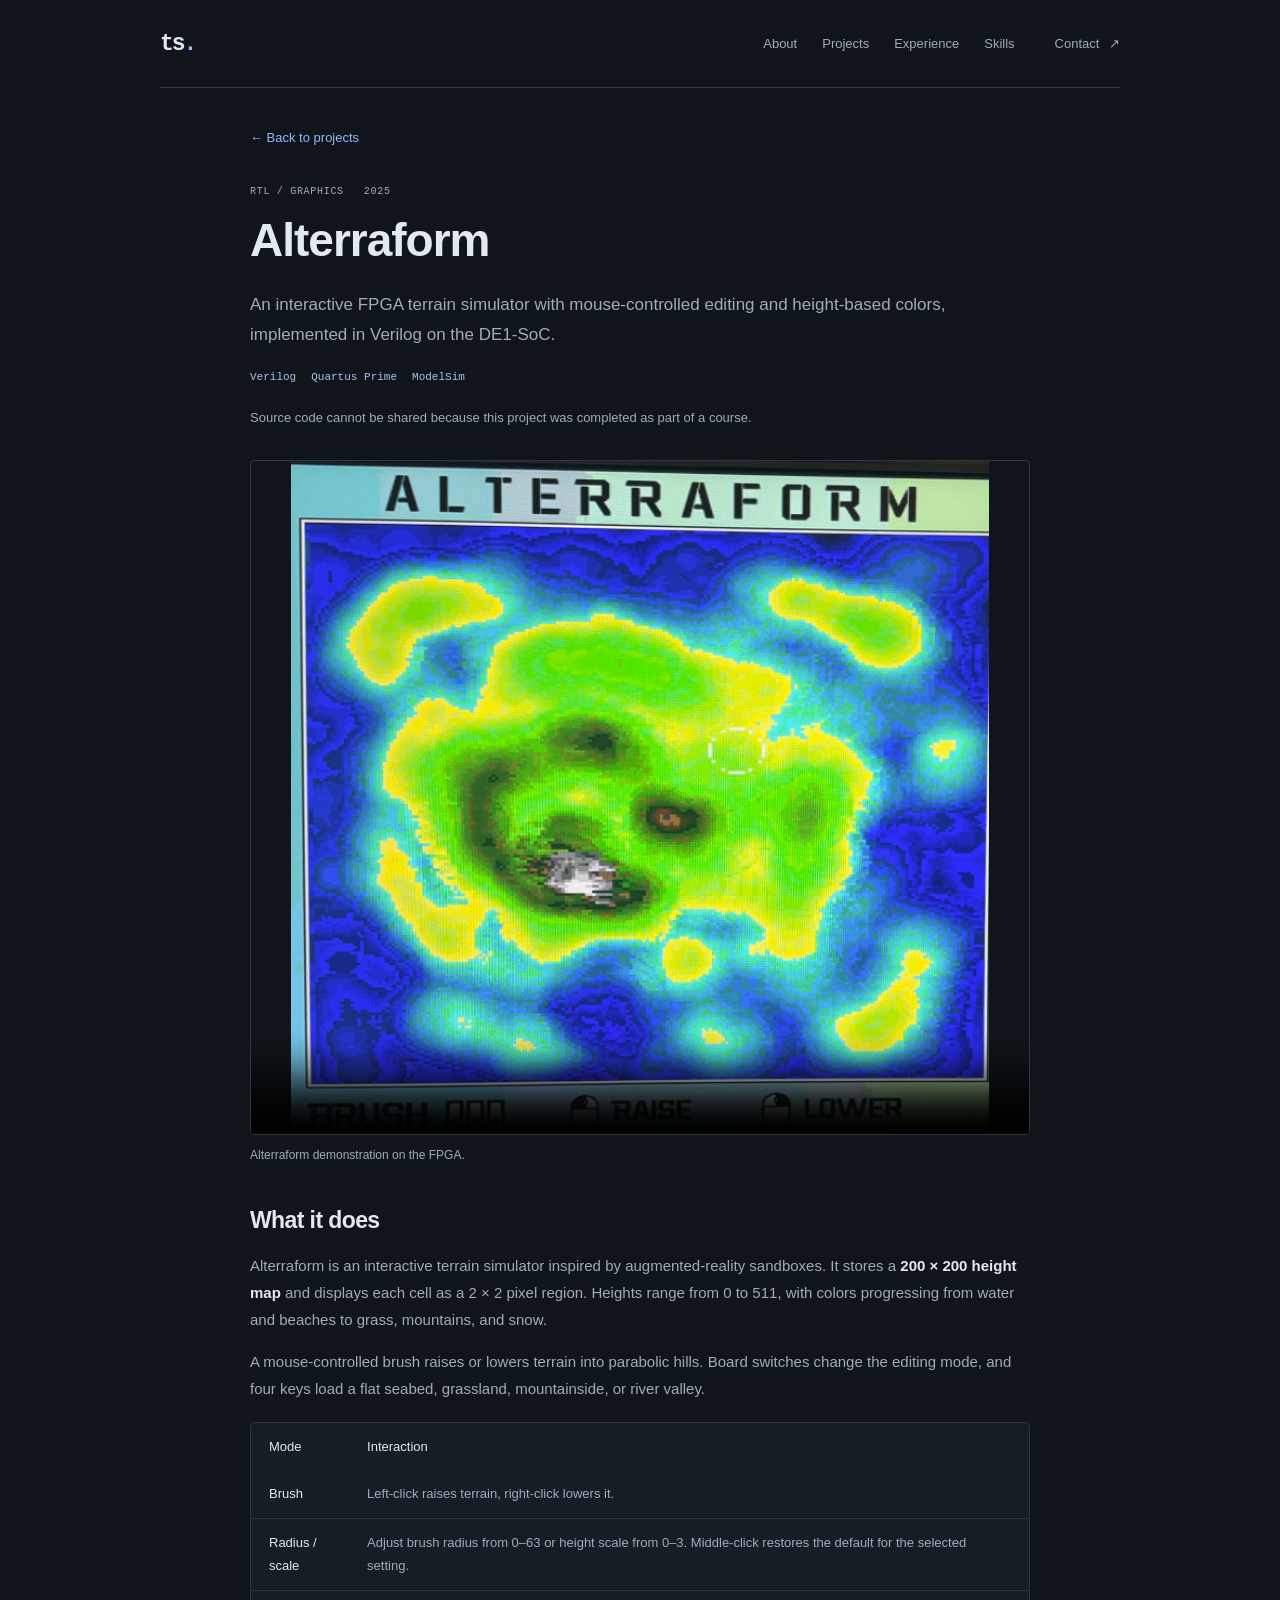
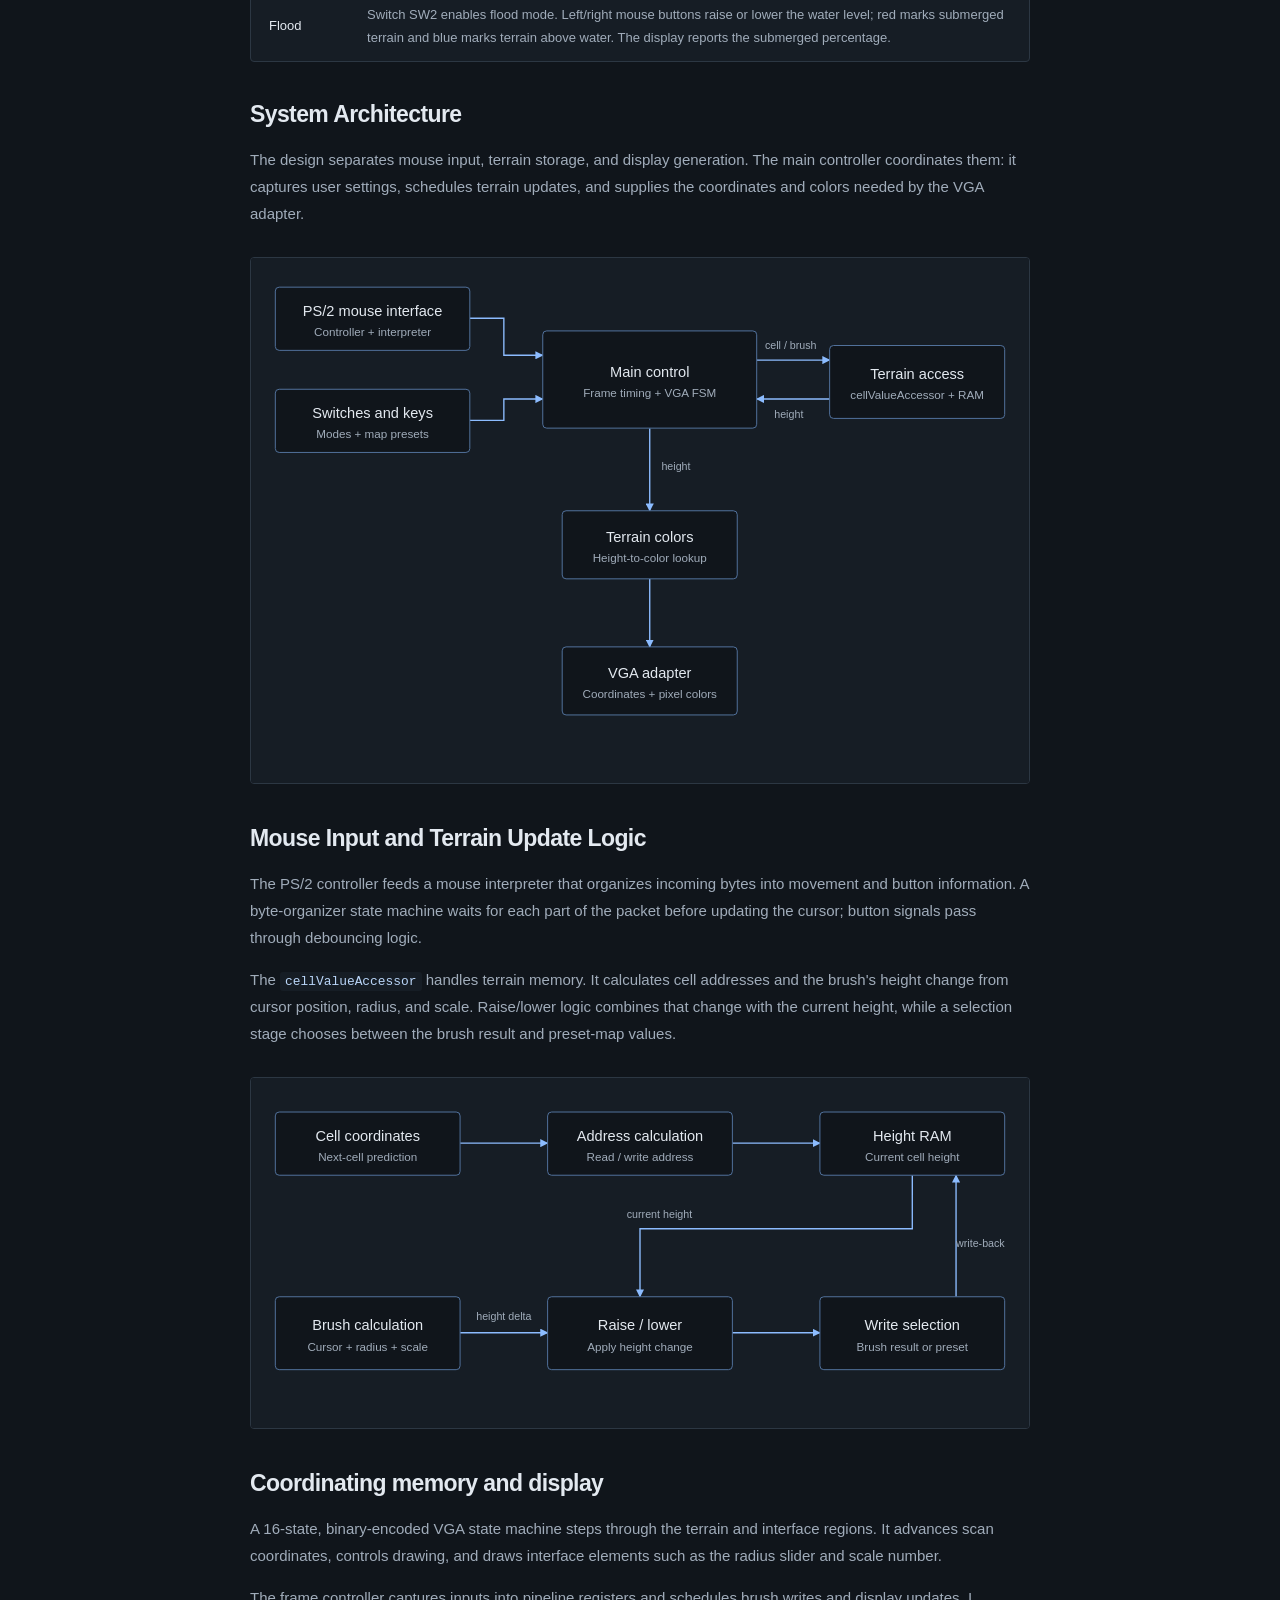
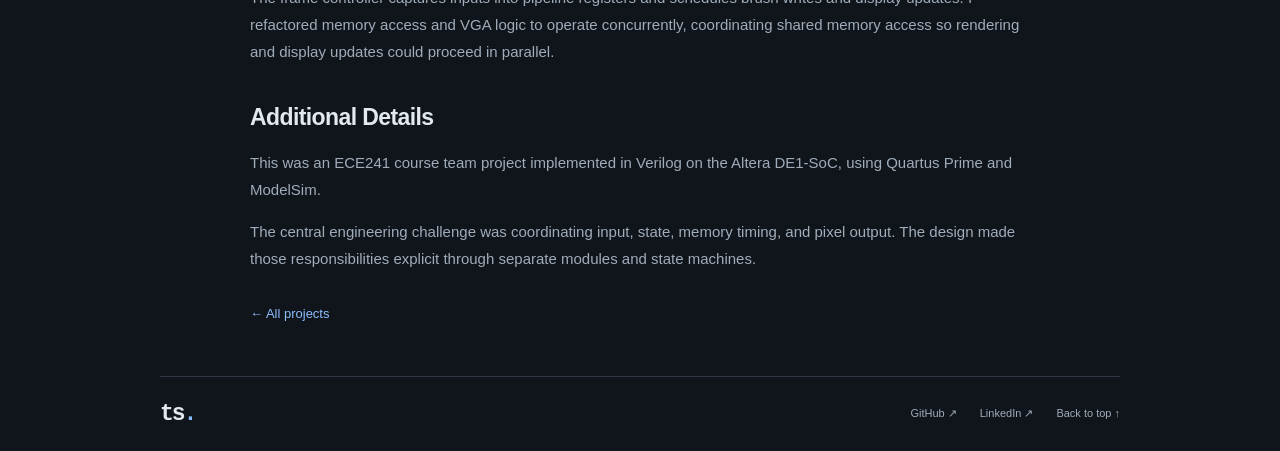
==== projects/alterraform/index.html @ beff78fa "Changes" ====
<!doctype html>
<html lang="en">
<head>
  <meta charset="utf-8">
  <meta name="viewport" content="width=device-width, initial-scale=1">
  <meta name="description" content="A 3D terrain simulation implemented in Verilog on a DE1-SoC FPGA.">
  <meta name="theme-color" content="#10151b">
  <title>Alterraform | Taha Syed</title>
  <link rel="icon" href="../../favicon.svg" type="image/svg+xml">
  <link rel="stylesheet" href="../../styles.css">
  <script src="../../script.js" defer></script>
</head>
<body>
  <a class="skip-link" href="#main">Skip to content</a>
  <header class="site-header">
    <a class="wordmark" href="../../" aria-label="Taha Syed home">ts<span>.</span></a>
    <button class="menu-toggle" aria-expanded="false" aria-controls="navigation">Menu <span>+</span></button>
    <nav id="navigation" aria-label="Main navigation">
      <a href="../../#about">About</a><a href="../../#projects">Projects</a><a href="../../#experience">Experience</a><a href="../../#skills">Skills</a>
    </nav>
    <a class="header-contact" href="../../#contact">Contact <span>↗</span></a>
  </header>
  <main id="main" class="project-page">
    <a class="back-link" href="../../#projects">&larr; Back to projects</a>
    <article>
      <header class="project-detail-header">
        <div class="project-meta">RTL / GRAPHICS <span>2025</span></div>
        <h1>Alterraform</h1>
        <p class="project-intro">An interactive FPGA terrain simulator with mouse-controlled editing and height-based colors, implemented in Verilog on the DE1-SoC.</p>
        <div class="tags"><span>Verilog</span><span>Quartus Prime</span><span>ModelSim</span></div>
      </header>
      <p class="source-note">Source code cannot be shared because this project was completed as part of a course.</p>
      <figure class="project-figure">
        <video controls playsinline preload="metadata" poster="../../images/alterraform.png" aria-label="Alterraform demonstration">
          <source src="../../videos/alterraform_video.mp4" type="video/mp4">
          Your browser does not support embedded video. <a href="../../videos/alterraform_video.mp4">Download the demonstration video</a>.
        </video>
        <figcaption>Alterraform demonstration on the FPGA.</figcaption>
      </figure>
      <div class="project-writeup">
        <h2>What it does</h2>
        <p>Alterraform is an interactive terrain simulator inspired by augmented-reality sandboxes. It stores a <strong>200 &times; 200 height map</strong> and displays each cell as a 2 &times; 2 pixel region. Heights range from 0 to 511, with colors progressing from water and beaches to grass, mountains, and snow.</p>
        <p>A mouse-controlled brush raises or lowers terrain into parabolic hills. Board switches change the editing mode, and four keys load a flat seabed, grassland, mountainside, or river valley.</p>
        <div class="table-block" tabindex="0" role="region" aria-label="Interaction modes"><table><thead><tr><th scope="col">Mode</th><th scope="col">Interaction</th></tr></thead><tbody>
          <tr><th scope="row">Brush</th><td>Left-click raises terrain, right-click lowers it.</td></tr>
          <tr><th scope="row">Radius / scale</th><td>Adjust brush radius from 0&ndash;63 or height scale from 0&ndash;3. Middle-click restores the default for the selected setting.</td></tr>
          <tr><th scope="row">Flood</th><td>Switch SW2 enables flood mode. Left/right mouse buttons raise or lower the water level; red marks submerged terrain and blue marks terrain above water. The display reports the submerged percentage.</td></tr>
        </tbody></table></div>
        <h2>System Architecture</h2>
        <p>The design separates mouse input, terrain storage, and display generation. The main controller coordinates them: it captures user settings, schedules terrain updates, and supplies the coordinates and colors needed by the VGA adapter.</p>
      </div>
      <figure class="project-figure system-diagram">
        <img src="../../images/alterraform-system.svg" alt="System diagram: mouse and board inputs feed main control and terrain memory; terrain colors and the VGA adapter are aligned below main control" width="800" height="540" loading="lazy">
        <figcaption></figcaption>
      </figure>
      <div class="project-writeup">
        <h2>Mouse Input and Terrain Update Logic</h2>
        <p>The PS/2 controller feeds a mouse interpreter that organizes incoming bytes into movement and button information. A byte-organizer state machine waits for each part of the packet before updating the cursor; button signals pass through debouncing logic.</p>
        <p>The <code>cellValueAccessor</code> handles terrain memory. It calculates cell addresses and the brush's height change from cursor position, radius, and scale. Raise/lower logic combines that change with the current height, while a selection stage chooses between the brush result and preset-map values.</p>
      </div>
      <figure class="project-figure system-diagram">
        <img src="../../images/alterraform-memory.svg" alt="Terrain memory diagram showing cell address calculation, height RAM, brush height calculation, raise/lower logic, and selection for write-back" width="800" height="360" loading="lazy">
        <figcaption></figcaption>
      </figure>
      <div class="project-writeup">
        <h2>Coordinating memory and display</h2>
        <p>A 16-state, binary-encoded VGA state machine steps through the terrain and interface regions. It advances scan coordinates, controls drawing, and draws interface elements such as the radius slider and scale number.</p>
        <p>The frame controller captures inputs into pipeline registers and schedules brush writes and display updates. I refactored memory access and VGA logic to operate concurrently, coordinating shared memory access so rendering and display updates could proceed in parallel.</p>
        <h2>Additional Details</h2>
        <p>This was an ECE241 course team project implemented in Verilog on the Altera DE1-SoC, using Quartus Prime and ModelSim.</p>
        <p>The central engineering challenge was coordinating input, state, memory timing, and pixel output. The design made those responsibilities explicit through separate modules and state machines.</p>
      </div>
    </article>
    <a class="back-link bottom-back-link" href="../../#projects">&larr; All projects</a>
  </main>
  <footer><a class="wordmark" href="../../">ts<span>.</span></a><div><a href="https://github.com/taha412">GitHub ↗</a><a href="https://www.linkedin.com/in/t-syed/">LinkedIn ↗</a><a href="#">Back to top ↑</a></div></footer>
</body>
</html>
---- styles.css ----
﻿/* Palette and typography */
:root {
  --bg: #10151b;
  --surface: #161d25;
  --ink: #e3e9f0;
  --muted: #a0acba;
  --accent: #8cbcff;
  --line: #2c3743;
  --mono: 'Cascadia Code', 'SFMono-Regular', Consolas, monospace;
  --sans: 'Helvetica Neue', Helvetica, Arial, sans-serif;
}
* { box-sizing: border-box; }
html { scroll-behavior: smooth; scroll-padding-top: 32px; }
body { margin: 0; background: var(--bg); color: var(--ink); font: 15px/1.8 var(--sans); }
a { color: inherit; text-decoration: none; }
a:hover { color: var(--accent); }
a:focus-visible, button:focus-visible, summary:focus-visible { outline: 2px solid var(--accent); outline-offset: 5px; }
::selection { background: #325078; color: white; }
h1, h2, h3, p { margin: 0; }
h1, h2, h3 { line-height: 1.25; }
h2 { font-size: 25px; font-weight: 600; letter-spacing: -.6px; }
h3 { font-size: 19px; font-weight: 600; letter-spacing: -.3px; }
button { font: inherit; }
.site-header, main, footer { width: min(960px, calc(100% - 64px)); margin-inline: auto; }
.site-header { min-height: 88px; display: flex; align-items: center; gap: 40px; border-bottom: 1px solid var(--line); }
.wordmark { font: 600 23px var(--mono); letter-spacing: -2px; }
.wordmark span { color: var(--accent); }
nav { display: flex; gap: 25px; margin-left: auto; }
nav a, .header-contact { font-size: 13px; color: var(--muted); }
nav a.active { color: var(--accent); }
.header-contact span { margin-left: 6px; }
.menu-toggle { display: none; }

/* A quiet trace pattern keeps the electronics reference in the background. */
.hero { padding: 83px 0 0; position: relative; }
.hero::before { content: ''; position: absolute; top: 12px; right: -12px; width: 38%; height: 220px; background-image: linear-gradient(#8cbcff09 1px, transparent 1px), linear-gradient(90deg, #8cbcff09 1px, transparent 1px); background-size: 24px 24px; mask-image: linear-gradient(to right, transparent, black); pointer-events: none; }
.hero-circuit { position: absolute; top: 12px; right: -12px; width: 38%; height: 220px; pointer-events: none; mask-image: linear-gradient(to right, transparent, black 65%); }
.circuit-traces { stroke: var(--accent); stroke-width: 1; opacity: .2; }
.circuit-nodes { stroke: var(--accent); fill: var(--bg); stroke-width: 1; opacity: .3; }
.circuit-signals use { stroke: var(--accent); stroke-width: 1.2; stroke-linecap: round; stroke-dasharray: 5 115; animation: circuit-flow 7s linear infinite; opacity: .6; }
.circuit-signals use:nth-child(2) { animation-duration: 9s; animation-delay: -3s; }
.circuit-signals use:nth-child(3) { animation-duration: 8s; animation-delay: -5s; }
@keyframes circuit-flow { from { stroke-dashoffset: 10; } to { stroke-dashoffset: -110; } }
.hero-identity { display: flex; align-items: center; gap: 28px; margin: 17px 0 20px; }
.hero .hero-identity h1 { margin: 0; }
.portrait { width: 144px; height: 144px; flex-shrink: 0; object-fit: cover; border-radius: 50%; border: 1px solid var(--line); }
@media (max-width: 480px) { .hero-identity { gap: 16px; } .portrait { width: 88px; height: 88px; } .hero .hero-identity h1 { font-size: clamp(32px, 9vw, 46px); } }
.hero-copy { position: relative; max-width: 675px; }
.eyebrow, .section-label, .small-label, .project-meta, .experience-date { font: 11px/1.6 var(--mono); letter-spacing: .7px; color: var(--muted); }
.hero h1 { font-size: clamp(44px, 7vw, 66px); font-weight: 600; letter-spacing: -2px; margin: 17px 0 20px; }
.hero-description { color: var(--muted); max-width: 630px; font-size: 18px; line-height: 1.8; }
.hero-actions { display: flex; align-items: center; flex-wrap: wrap; gap: 26px; margin-top: 28px; font-size: 13px; }
.button { padding: 9px 16px; border: 1px solid #53749f; border-radius: 3px; color: var(--accent); background: #1b2b3d; }
.button:hover { background: #253c56; }
.button span { margin-left: 20px; }
.text-link { color: var(--muted); }
.hero-footer { display: flex; align-items: center; gap: 25px; margin-top: 65px; padding-bottom: 20px; border-bottom: 1px solid var(--line); color: var(--muted); font: 10px var(--mono); letter-spacing: .5px; }
.hero-footer a { margin-left: auto; font-size: 21px; color: var(--accent); }

/* Content follows one readable column with a narrow label rail. */
.section { padding: 48px 0; border-bottom: 1px solid var(--line); display: grid; grid-template-columns: 145px minmax(0, 1fr); column-gap: 35px; }
.section-label { grid-column: 1; grid-row: 1 / span 10; padding-top: 7px; color: var(--accent); position: relative; }
.section-label::before { content: ''; width: 5px; height: 5px; display: inline-block; border: 1px solid var(--accent); margin: 0 9px 2px 0; }
.section > :not(.section-label) { grid-column: 2; }
.about-grid { display: block; }
.about-copy { margin-top: 20px; }
.about-copy > p { color: var(--muted); margin-bottom: 16px; }
.education { border-left: 2px solid #53749f; padding: 22px 24px; margin-top: 30px; background: var(--surface); }
.education h3 { font-size: 21px; margin: 9px 0; }
.education p { color: var(--muted); font-size: 14px; }
.education .education-gpa { margin-top: 15px; font: 12px var(--mono); }
.education-gpa strong { color: var(--ink); font-weight: 500; margin-left: 10px; }
.section-heading { margin-bottom: 25px; }
.section-heading p { color: var(--muted); font-size: 13px; margin-top: 9px; }
.project-grid { display: grid; gap: 16px; margin-top: 16px; }
.project { background: var(--surface); border: 1px solid var(--line); border-radius: 4px; }
.project-body { padding: 24px; }
.project-meta { display: flex; justify-content: space-between; font-size: 10px; margin-bottom: 12px; }
.project h3 { margin-bottom: 13px; }
.project-body > p { color: var(--muted); font-size: 14px; }
/* Project previews and standalone detail pages share the existing palette. */
.project-cards { margin-top: 0; }
.project-card { overflow: hidden; }
.project-card-link { display: grid; grid-template-columns: 190px minmax(0, 1fr); height: 100%; }
.project-card-link:hover { color: var(--ink); background: #1a232e; }
.project-card-link:focus-visible { outline-offset: -3px; }
.project-card-link:hover h3 { color: var(--accent); }
.project-card .project-link { margin-top: 14px; }
.project-image-placeholder { min-height: 180px; display: grid; place-items: center; background-color: #121a23; background-image: linear-gradient(#8cbcff08 1px, transparent 1px), linear-gradient(90deg, #8cbcff08 1px, transparent 1px); background-size: 24px 24px; color: var(--muted); font: 10px var(--mono); }
.project-thumbnail { display: block; width: 100%; height: 100%; min-height: 180px; object-fit: cover; }
.project-thumbnail-diagram { object-fit: contain; background: #121a23; }
.project-page { max-width: 780px; padding-block: 35px 50px; }
.back-link { display: inline-block; color: var(--accent); font-size: 13px; }
.project-detail-header { margin-top: 34px; }
.project-detail-header h1 { font-size: clamp(32px, 5vw, 46px); letter-spacing: -1px; margin-bottom: 20px; }
.project-intro { color: var(--muted); font-size: 17px; }
.source-note { color: var(--muted); font-size: 13px; margin-top: 20px; }
.project-detail-header .project-meta { justify-content: flex-start; gap: 20px; }
.project-figure { margin: 30px 0; }
.project-figure img { display: block; width: 100%; height: auto; border: 1px solid var(--line); border-radius: 4px; }
.project-figure video { display: block; width: 100%; height: auto; max-height: 75vh; background: var(--bg); border: 1px solid var(--line); border-radius: 4px; }
.detail-placeholder { aspect-ratio: 16 / 9; border: 1px solid var(--line); border-radius: 4px; }
.project-figure figcaption { color: var(--muted); font-size: 12px; margin-top: 10px; }
.project-detail-section { margin-block: 30px; }
.project-detail-section h2 { font-size: 21px; margin-bottom: 12px; }
.project-detail-section p { color: var(--muted); margin-bottom: 15px; }
.bottom-back-link { margin-top: 15px; }
.project-writeup { margin-top: 40px; min-width: 0; }
.project-writeup h2 { margin: 38px 0 17px; font-size: 23px; }
.project-writeup h3 { margin: 25px 0 14px; font-size: 18px; }
.project-writeup p { margin: 15px 0; color: var(--muted); }
.project-writeup strong { color: var(--ink); }
.project-writeup ul { margin-bottom: 22px; font-size: 14px; }
.project-writeup code { font-family: var(--mono); font-size: .86em; }
.project-writeup :not(pre) > code { color: #b9d5f8; background: var(--surface); padding: 2px 5px; border-radius: 3px; }
.code-block, .table-block { margin: 20px 0; background: var(--surface); border: 1px solid var(--line); border-radius: 4px; overflow-x: auto; }
.code-block { padding: 20px 22px; color: #c6daf3; line-height: 1.8; white-space: pre; tab-size: 4; }
.code-block code { font-size: 12px; }
.code-block:focus-visible, .table-block:focus-visible { outline: 2px solid var(--accent); outline-offset: 3px; }
.table-block table { width: 100%; border-collapse: collapse; font-size: 13px; }
.table-block th, .table-block td { text-align: left; padding: 12px 18px; border-bottom: 1px solid var(--line); }
.table-block th { color: var(--ink); font-weight: 500; }
.table-block td { color: var(--muted); }
.table-block tr:last-child > * { border-bottom: 0; }
@media (max-width: 600px) {
  .project-card-link { grid-template-columns: 1fr; }
  .project-thumbnail { height: auto; aspect-ratio: 16 / 9; }
  .project-image-placeholder { min-height: 150px; }
}
ul { color: var(--muted); font-size: 13px; padding-left: 18px; margin: 16px 0 0; }
li { margin-bottom: 6px; padding-left: 3px; }
li::marker { color: #688bb7; }
.tags { display: flex; flex-wrap: wrap; gap: 7px 15px; margin-top: 18px; }
.tags span { color: #a9c5e8; font: 11px/1.6 var(--mono); }
.project-link { display: inline-flex; gap: 16px; color: var(--accent); font-size: 12px; margin-top: 20px; }
.project-link:hover { text-decoration: underline; }
details { margin-top: 17px; }
summary { display: flex; justify-content: space-between; cursor: pointer; color: var(--accent); font-size: 12px; list-style: none; }
summary::-webkit-details-marker { display: none; }
details[open] summary span { transform: rotate(45deg); }
.experience-row { padding: 24px 0; border-top: 1px solid var(--line); }
.experience-row:last-child { padding-bottom: 0; }
.experience-date { font-size: 10px; margin-bottom: 12px; display: flex; flex-wrap: wrap; gap: 8px 20px; }
.experience-date span { color: var(--muted); font-size: 9px; }
.organization { color: var(--accent); font-size: 13px; margin-top: 8px; }
.experience-icon, .skill-symbol { display: none; }
.skills-grid { display: grid; grid-template-columns: repeat(2, minmax(0, 1fr)); gap: 25px; }
.skills-grid article { border-top: 1px solid var(--line); padding-top: 17px; }
.skills-grid h3 { font-size: 14px; margin-bottom: 10px; }
.skills-grid p { color: var(--muted); font-size: 12px; line-height: 2; }
.contact { padding: 48px 0 55px 180px; }
.contact h2 { margin-bottom: 18px; }
.contact > a { color: var(--accent); font-size: 15px; overflow-wrap: anywhere; }
.contact > a span { margin-left: 10px; }
.contact > p { color: var(--muted); font-size: 12px; margin-top: 12px; }
footer { display: flex; align-items: center; gap: 22px; padding-block: 24px; border-top: 1px solid var(--line); }
footer p { color: var(--muted); font-size: 11px; }
footer > div { display: flex; gap: 23px; margin-left: auto; font-size: 11px; color: var(--muted); }
.skip-link { position: fixed; top: -100px; left: 20px; padding: 10px; background: var(--ink); color: var(--bg); z-index: 10; }
.skip-link:focus { top: 10px; }
@media (max-width: 760px) {
  .site-header, main, footer { width: calc(100% - 40px); }
  .site-header { gap: 22px; min-height: 75px; }
  nav { gap: 15px; }
  .header-contact { display: none; }
  .hero { padding-top: 55px; }
  .hero-description { font-size: 16px; }
  .hero-footer { margin-top: 42px; }
  .hero-footer span:nth-child(2) { display: none; }
  .section { grid-template-columns: 1fr; padding-block: 35px; }
  .section-label { grid-row: auto; margin-bottom: 17px; }
  .section > :not(.section-label) { grid-column: 1; }
  .contact { padding: 35px 0; }
}
@media (max-width: 480px) {
  .site-header { position: relative; }
  .menu-toggle { display: block; margin-left: auto; color: var(--ink); border: 0; background: none; padding: 10px 0 10px 12px; font: 12px var(--mono); }
  .menu-toggle span { margin-left: 10px; }
  nav { display: none; position: absolute; top: 74px; left: 0; right: 0; z-index: 5; background: var(--surface); padding: 18px; border: 1px solid var(--line); flex-wrap: wrap; justify-content: space-between; }
  nav.is-open { display: flex; }
  .eyebrow { font-size: 9px; letter-spacing: .2px; }
  .hero::before, .hero-circuit { display: none; }
  .hero h1 { font-size: 46px; }
  .project-body { padding: 20px; }
  .skills-grid { grid-template-columns: 1fr; gap: 20px; }
  footer { flex-wrap: wrap; gap: 17px; }
  footer > div { width: 100%; margin: 0; justify-content: space-between; }
}
@media (prefers-reduced-motion: reduce) {
  html { scroll-behavior: auto; }
  .circuit-signals use { animation: none; opacity: 0; }
}
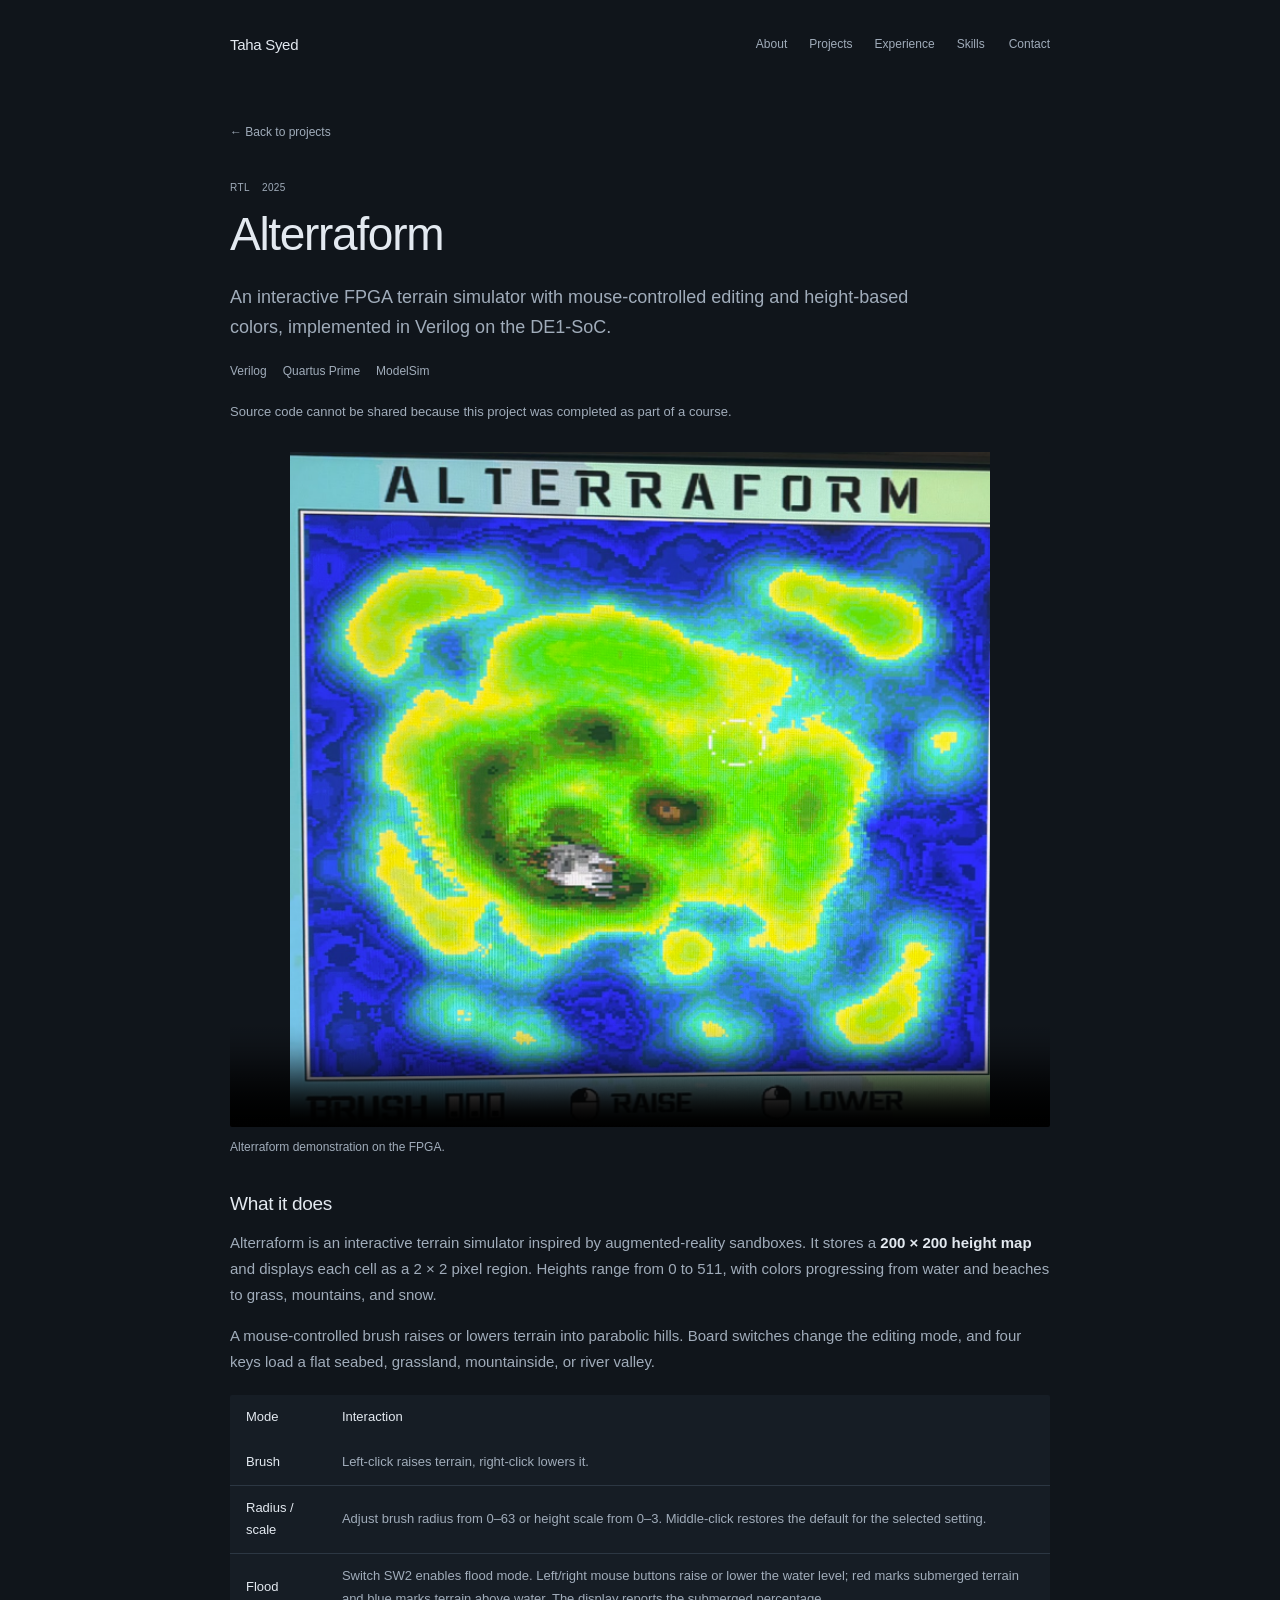
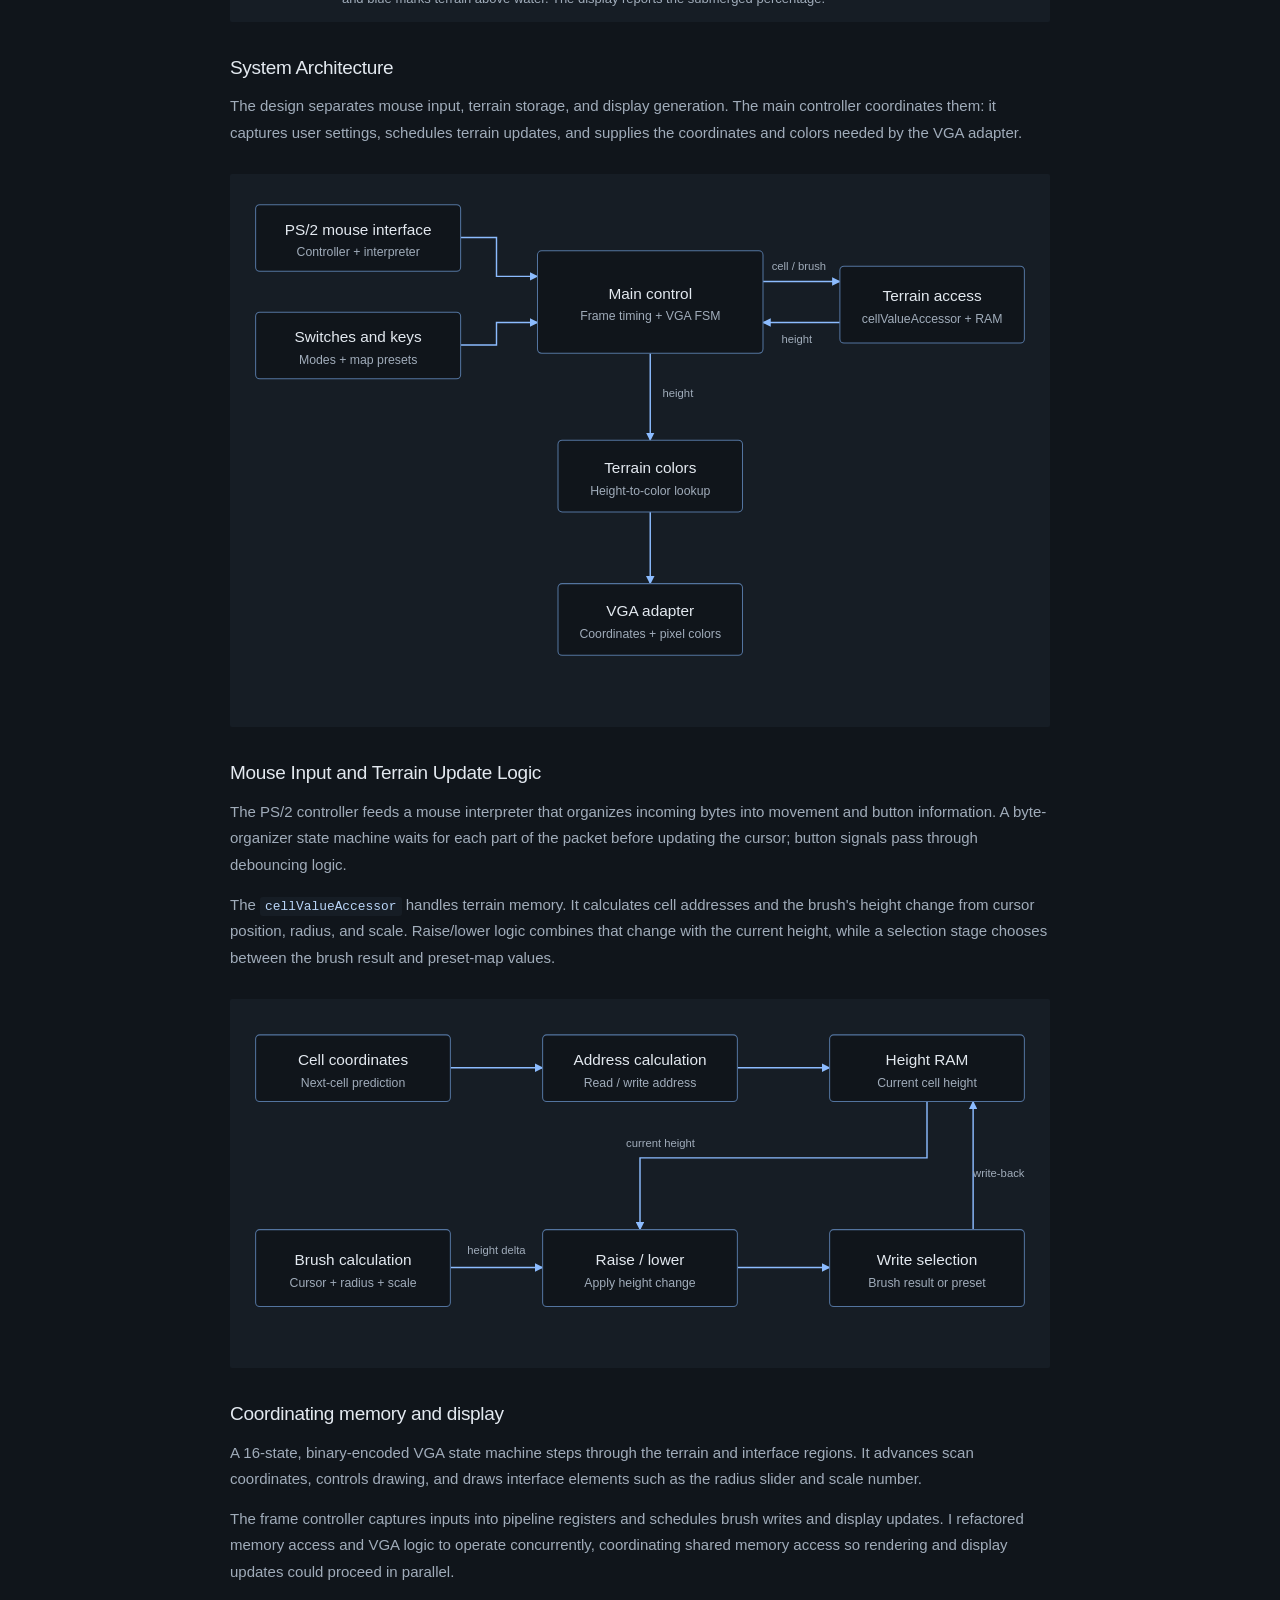
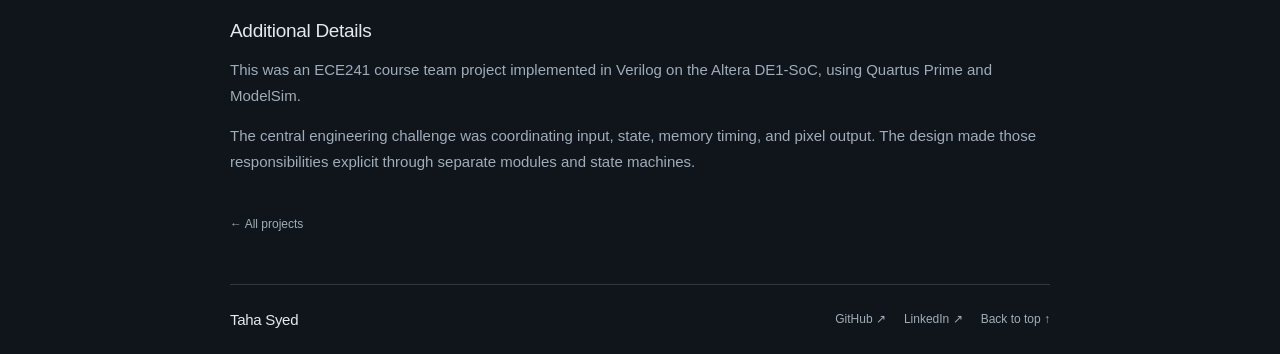
==== commit 5a94086d: "Style Changes" ====
--- a/projects/alterraform/index.html
+++ b/projects/alterraform/index.html
@@ -10,21 +10,21 @@
   <link rel="stylesheet" href="../../styles.css">
   <script src="../../script.js" defer></script>
 </head>
-<body>
+<body class="home">
   <a class="skip-link" href="#main">Skip to content</a>
   <header class="site-header">
-    <a class="wordmark" href="../../" aria-label="Taha Syed home">ts<span>.</span></a>
+    <a class="wordmark" href="../../" aria-label="Taha Syed home">Taha Syed</a>
     <button class="menu-toggle" aria-expanded="false" aria-controls="navigation">Menu <span>+</span></button>
     <nav id="navigation" aria-label="Main navigation">
       <a href="../../#about">About</a><a href="../../#projects">Projects</a><a href="../../#experience">Experience</a><a href="../../#skills">Skills</a>
     </nav>
-    <a class="header-contact" href="../../#contact">Contact <span>↗</span></a>
+    <a class="header-contact" href="../../#contact">Contact</a>
   </header>
   <main id="main" class="project-page">
     <a class="back-link" href="../../#projects">&larr; Back to projects</a>
     <article>
       <header class="project-detail-header">
-        <div class="project-meta">RTL / GRAPHICS <span>2025</span></div>
+        <div class="project-meta">RTL <span>2025</span></div>
         <h1>Alterraform</h1>
         <p class="project-intro">An interactive FPGA terrain simulator with mouse-controlled editing and height-based colors, implemented in Verilog on the DE1-SoC.</p>
         <div class="tags"><span>Verilog</span><span>Quartus Prime</span><span>ModelSim</span></div>
@@ -73,6 +73,6 @@
     </article>
     <a class="back-link bottom-back-link" href="../../#projects">&larr; All projects</a>
   </main>
-  <footer><a class="wordmark" href="../../">ts<span>.</span></a><div><a href="https://github.com/taha412">GitHub ↗</a><a href="https://www.linkedin.com/in/t-syed/">LinkedIn ↗</a><a href="#">Back to top ↑</a></div></footer>
+  <footer><a class="wordmark" href="../../">Taha Syed</a><div><a href="https://github.com/taha412">GitHub ↗</a><a href="https://www.linkedin.com/in/t-syed/">LinkedIn ↗</a><a href="#">Back to top ↑</a></div></footer>
 </body>
 </html>
--- a/styles.css
+++ b/styles.css
@@ -1,4 +1,4 @@
-﻿/* Palette and typography */
+/* Shared site styles. Theme colors are defined in :root. */
 :root {
   --bg: #10151b;
   --surface: #161d25;
@@ -9,184 +9,955 @@
   --mono: 'Cascadia Code', 'SFMono-Regular', Consolas, monospace;
   --sans: 'Helvetica Neue', Helvetica, Arial, sans-serif;
 }
-* { box-sizing: border-box; }
-html { scroll-behavior: smooth; scroll-padding-top: 32px; }
-body { margin: 0; background: var(--bg); color: var(--ink); font: 15px/1.8 var(--sans); }
-a { color: inherit; text-decoration: none; }
-a:hover { color: var(--accent); }
-a:focus-visible, button:focus-visible, summary:focus-visible { outline: 2px solid var(--accent); outline-offset: 5px; }
-::selection { background: #325078; color: white; }
-h1, h2, h3, p { margin: 0; }
-h1, h2, h3 { line-height: 1.25; }
-h2 { font-size: 25px; font-weight: 600; letter-spacing: -.6px; }
-h3 { font-size: 19px; font-weight: 600; letter-spacing: -.3px; }
-button { font: inherit; }
-.site-header, main, footer { width: min(960px, calc(100% - 64px)); margin-inline: auto; }
-.site-header { min-height: 88px; display: flex; align-items: center; gap: 40px; border-bottom: 1px solid var(--line); }
-.wordmark { font: 600 23px var(--mono); letter-spacing: -2px; }
-.wordmark span { color: var(--accent); }
-nav { display: flex; gap: 25px; margin-left: auto; }
-nav a, .header-contact { font-size: 13px; color: var(--muted); }
-nav a.active { color: var(--accent); }
-.header-contact span { margin-left: 6px; }
-.menu-toggle { display: none; }
-
-/* A quiet trace pattern keeps the electronics reference in the background. */
-.hero { padding: 83px 0 0; position: relative; }
-.hero::before { content: ''; position: absolute; top: 12px; right: -12px; width: 38%; height: 220px; background-image: linear-gradient(#8cbcff09 1px, transparent 1px), linear-gradient(90deg, #8cbcff09 1px, transparent 1px); background-size: 24px 24px; mask-image: linear-gradient(to right, transparent, black); pointer-events: none; }
-.hero-circuit { position: absolute; top: 12px; right: -12px; width: 38%; height: 220px; pointer-events: none; mask-image: linear-gradient(to right, transparent, black 65%); }
-.circuit-traces { stroke: var(--accent); stroke-width: 1; opacity: .2; }
-.circuit-nodes { stroke: var(--accent); fill: var(--bg); stroke-width: 1; opacity: .3; }
-.circuit-signals use { stroke: var(--accent); stroke-width: 1.2; stroke-linecap: round; stroke-dasharray: 5 115; animation: circuit-flow 7s linear infinite; opacity: .6; }
-.circuit-signals use:nth-child(2) { animation-duration: 9s; animation-delay: -3s; }
-.circuit-signals use:nth-child(3) { animation-duration: 8s; animation-delay: -5s; }
-@keyframes circuit-flow { from { stroke-dashoffset: 10; } to { stroke-dashoffset: -110; } }
-.hero-identity { display: flex; align-items: center; gap: 28px; margin: 17px 0 20px; }
-.hero .hero-identity h1 { margin: 0; }
-.portrait { width: 144px; height: 144px; flex-shrink: 0; object-fit: cover; border-radius: 50%; border: 1px solid var(--line); }
-@media (max-width: 480px) { .hero-identity { gap: 16px; } .portrait { width: 88px; height: 88px; } .hero .hero-identity h1 { font-size: clamp(32px, 9vw, 46px); } }
-.hero-copy { position: relative; max-width: 675px; }
-.eyebrow, .section-label, .small-label, .project-meta, .experience-date { font: 11px/1.6 var(--mono); letter-spacing: .7px; color: var(--muted); }
-.hero h1 { font-size: clamp(44px, 7vw, 66px); font-weight: 600; letter-spacing: -2px; margin: 17px 0 20px; }
-.hero-description { color: var(--muted); max-width: 630px; font-size: 18px; line-height: 1.8; }
-.hero-actions { display: flex; align-items: center; flex-wrap: wrap; gap: 26px; margin-top: 28px; font-size: 13px; }
-.button { padding: 9px 16px; border: 1px solid #53749f; border-radius: 3px; color: var(--accent); background: #1b2b3d; }
-.button:hover { background: #253c56; }
-.button span { margin-left: 20px; }
-.text-link { color: var(--muted); }
-.hero-footer { display: flex; align-items: center; gap: 25px; margin-top: 65px; padding-bottom: 20px; border-bottom: 1px solid var(--line); color: var(--muted); font: 10px var(--mono); letter-spacing: .5px; }
-.hero-footer a { margin-left: auto; font-size: 21px; color: var(--accent); }
-
-/* Content follows one readable column with a narrow label rail. */
-.section { padding: 48px 0; border-bottom: 1px solid var(--line); display: grid; grid-template-columns: 145px minmax(0, 1fr); column-gap: 35px; }
-.section-label { grid-column: 1; grid-row: 1 / span 10; padding-top: 7px; color: var(--accent); position: relative; }
-.section-label::before { content: ''; width: 5px; height: 5px; display: inline-block; border: 1px solid var(--accent); margin: 0 9px 2px 0; }
-.section > :not(.section-label) { grid-column: 2; }
-.about-grid { display: block; }
-.about-copy { margin-top: 20px; }
-.about-copy > p { color: var(--muted); margin-bottom: 16px; }
-.education { border-left: 2px solid #53749f; padding: 22px 24px; margin-top: 30px; background: var(--surface); }
-.education h3 { font-size: 21px; margin: 9px 0; }
-.education p { color: var(--muted); font-size: 14px; }
-.education .education-gpa { margin-top: 15px; font: 12px var(--mono); }
-.education-gpa strong { color: var(--ink); font-weight: 500; margin-left: 10px; }
-.section-heading { margin-bottom: 25px; }
-.section-heading p { color: var(--muted); font-size: 13px; margin-top: 9px; }
-.project-grid { display: grid; gap: 16px; margin-top: 16px; }
-.project { background: var(--surface); border: 1px solid var(--line); border-radius: 4px; }
-.project-body { padding: 24px; }
-.project-meta { display: flex; justify-content: space-between; font-size: 10px; margin-bottom: 12px; }
-.project h3 { margin-bottom: 13px; }
-.project-body > p { color: var(--muted); font-size: 14px; }
-/* Project previews and standalone detail pages share the existing palette. */
-.project-cards { margin-top: 0; }
-.project-card { overflow: hidden; }
-.project-card-link { display: grid; grid-template-columns: 190px minmax(0, 1fr); height: 100%; }
-.project-card-link:hover { color: var(--ink); background: #1a232e; }
-.project-card-link:focus-visible { outline-offset: -3px; }
-.project-card-link:hover h3 { color: var(--accent); }
-.project-card .project-link { margin-top: 14px; }
-.project-image-placeholder { min-height: 180px; display: grid; place-items: center; background-color: #121a23; background-image: linear-gradient(#8cbcff08 1px, transparent 1px), linear-gradient(90deg, #8cbcff08 1px, transparent 1px); background-size: 24px 24px; color: var(--muted); font: 10px var(--mono); }
-.project-thumbnail { display: block; width: 100%; height: 100%; min-height: 180px; object-fit: cover; }
-.project-thumbnail-diagram { object-fit: contain; background: #121a23; }
-.project-page { max-width: 780px; padding-block: 35px 50px; }
-.back-link { display: inline-block; color: var(--accent); font-size: 13px; }
-.project-detail-header { margin-top: 34px; }
-.project-detail-header h1 { font-size: clamp(32px, 5vw, 46px); letter-spacing: -1px; margin-bottom: 20px; }
-.project-intro { color: var(--muted); font-size: 17px; }
-.source-note { color: var(--muted); font-size: 13px; margin-top: 20px; }
-.project-detail-header .project-meta { justify-content: flex-start; gap: 20px; }
-.project-figure { margin: 30px 0; }
-.project-figure img { display: block; width: 100%; height: auto; border: 1px solid var(--line); border-radius: 4px; }
-.project-figure video { display: block; width: 100%; height: auto; max-height: 75vh; background: var(--bg); border: 1px solid var(--line); border-radius: 4px; }
-.detail-placeholder { aspect-ratio: 16 / 9; border: 1px solid var(--line); border-radius: 4px; }
-.project-figure figcaption { color: var(--muted); font-size: 12px; margin-top: 10px; }
-.project-detail-section { margin-block: 30px; }
-.project-detail-section h2 { font-size: 21px; margin-bottom: 12px; }
-.project-detail-section p { color: var(--muted); margin-bottom: 15px; }
-.bottom-back-link { margin-top: 15px; }
-.project-writeup { margin-top: 40px; min-width: 0; }
-.project-writeup h2 { margin: 38px 0 17px; font-size: 23px; }
-.project-writeup h3 { margin: 25px 0 14px; font-size: 18px; }
-.project-writeup p { margin: 15px 0; color: var(--muted); }
-.project-writeup strong { color: var(--ink); }
-.project-writeup ul { margin-bottom: 22px; font-size: 14px; }
-.project-writeup code { font-family: var(--mono); font-size: .86em; }
-.project-writeup :not(pre) > code { color: #b9d5f8; background: var(--surface); padding: 2px 5px; border-radius: 3px; }
-.code-block, .table-block { margin: 20px 0; background: var(--surface); border: 1px solid var(--line); border-radius: 4px; overflow-x: auto; }
-.code-block { padding: 20px 22px; color: #c6daf3; line-height: 1.8; white-space: pre; tab-size: 4; }
-.code-block code { font-size: 12px; }
-.code-block:focus-visible, .table-block:focus-visible { outline: 2px solid var(--accent); outline-offset: 3px; }
-.table-block table { width: 100%; border-collapse: collapse; font-size: 13px; }
-.table-block th, .table-block td { text-align: left; padding: 12px 18px; border-bottom: 1px solid var(--line); }
-.table-block th { color: var(--ink); font-weight: 500; }
-.table-block td { color: var(--muted); }
-.table-block tr:last-child > * { border-bottom: 0; }
+
+* {
+  box-sizing: border-box;
+}
+
+html {
+  scroll-behavior: smooth;
+  scroll-padding-top: 32px;
+}
+
+body {
+  margin: 0;
+  background: var(--bg);
+  color: var(--ink);
+  font: 15px/1.8 var(--sans);
+}
+
+a {
+  color: inherit;
+  text-decoration: none;
+}
+
+a:focus-visible, button:focus-visible, summary:focus-visible {
+  outline: 2px solid var(--accent);
+  outline-offset: 5px;
+}
+
+h1, p {
+  margin: 0;
+}
+
+h1 {
+  line-height: 1.25;
+}
+
+button {
+  font: inherit;
+}
+
+main {
+  margin-inline: auto;
+}
+
+.wordmark span {
+  color: var(--accent);
+}
+
+nav a, .header-contact {
+  color: var(--muted);
+}
+
+.header-contact span {
+  margin-left: 6px;
+}
+
+.menu-toggle {
+  display: none;
+}
+
+.hero .hero-identity h1 {
+  margin: 0;
+}
+
+@media (max-width: 480px) {
+  .hero-identity {
+    gap: 16px;
+  }
+
+  .hero .hero-identity h1 {
+    font-size: clamp(32px, 9vw, 46px);
+  }
+}
+
+.section-heading p {
+  color: var(--muted);
+  font-size: 13px;
+  margin-top: 9px;
+}
+
+.project-cards {
+  margin-top: 0;
+}
+
+.project-card-link:focus-visible {
+  outline-offset: -3px;
+}
+
+.project-card-link:hover h3 {
+  color: var(--accent);
+}
+
+.project-detail-header .project-meta {
+  justify-content: flex-start;
+  gap: 20px;
+}
+
+.project-figure img {
+  display: block;
+  width: 100%;
+  height: auto;
+  border: 1px solid var(--line);
+  border-radius: 4px;
+}
+
+.project-figure video {
+  display: block;
+  width: 100%;
+  height: auto;
+  max-height: 75vh;
+  background: var(--bg);
+  border: 1px solid var(--line);
+  border-radius: 4px;
+}
+
+.project-detail-section {
+  margin-block: 30px;
+}
+
+.project-detail-section h2 {
+  font-size: 21px;
+  margin-bottom: 12px;
+}
+
+.project-detail-section p {
+  color: var(--muted);
+  margin-bottom: 15px;
+}
+
+.project-writeup strong {
+  color: var(--ink);
+}
+
+.project-writeup code {
+  font-family: var(--mono);
+  font-size: .86em;
+}
+
+.project-writeup :not(pre) > code {
+  color: #b9d5f8;
+  background: var(--surface);
+  padding: 2px 5px;
+  border-radius: 3px;
+}
+
+.table-block {
+  margin: 20px 0;
+  background: var(--surface);
+  border: 1px solid var(--line);
+  border-radius: 4px;
+  overflow-x: auto;
+}
+
+.code-block code {
+  font-size: 12px;
+}
+
+.code-block:focus-visible, .table-block:focus-visible {
+  outline: 2px solid var(--accent);
+  outline-offset: 3px;
+}
+
+.table-block table {
+  width: 100%;
+  border-collapse: collapse;
+  font-size: 13px;
+}
+
+.table-block th, .table-block td {
+  text-align: left;
+  padding: 12px 18px;
+  border-bottom: 1px solid var(--line);
+}
+
+.table-block th {
+  color: var(--ink);
+  font-weight: 500;
+}
+
+.table-block td {
+  color: var(--muted);
+}
+
+.table-block tr:last-child > * {
+  border-bottom: 0;
+}
+
 @media (max-width: 600px) {
-  .project-card-link { grid-template-columns: 1fr; }
-  .project-thumbnail { height: auto; aspect-ratio: 16 / 9; }
-  .project-image-placeholder { min-height: 150px; }
-}
-ul { color: var(--muted); font-size: 13px; padding-left: 18px; margin: 16px 0 0; }
-li { margin-bottom: 6px; padding-left: 3px; }
-li::marker { color: #688bb7; }
-.tags { display: flex; flex-wrap: wrap; gap: 7px 15px; margin-top: 18px; }
-.tags span { color: #a9c5e8; font: 11px/1.6 var(--mono); }
-.project-link { display: inline-flex; gap: 16px; color: var(--accent); font-size: 12px; margin-top: 20px; }
-.project-link:hover { text-decoration: underline; }
-details { margin-top: 17px; }
-summary { display: flex; justify-content: space-between; cursor: pointer; color: var(--accent); font-size: 12px; list-style: none; }
-summary::-webkit-details-marker { display: none; }
-details[open] summary span { transform: rotate(45deg); }
-.experience-row { padding: 24px 0; border-top: 1px solid var(--line); }
-.experience-row:last-child { padding-bottom: 0; }
-.experience-date { font-size: 10px; margin-bottom: 12px; display: flex; flex-wrap: wrap; gap: 8px 20px; }
-.experience-date span { color: var(--muted); font-size: 9px; }
-.organization { color: var(--accent); font-size: 13px; margin-top: 8px; }
-.experience-icon, .skill-symbol { display: none; }
-.skills-grid { display: grid; grid-template-columns: repeat(2, minmax(0, 1fr)); gap: 25px; }
-.skills-grid article { border-top: 1px solid var(--line); padding-top: 17px; }
-.skills-grid h3 { font-size: 14px; margin-bottom: 10px; }
-.skills-grid p { color: var(--muted); font-size: 12px; line-height: 2; }
-.contact { padding: 48px 0 55px 180px; }
-.contact h2 { margin-bottom: 18px; }
-.contact > a { color: var(--accent); font-size: 15px; overflow-wrap: anywhere; }
-.contact > a span { margin-left: 10px; }
-.contact > p { color: var(--muted); font-size: 12px; margin-top: 12px; }
-footer { display: flex; align-items: center; gap: 22px; padding-block: 24px; border-top: 1px solid var(--line); }
-footer p { color: var(--muted); font-size: 11px; }
-footer > div { display: flex; gap: 23px; margin-left: auto; font-size: 11px; color: var(--muted); }
-.skip-link { position: fixed; top: -100px; left: 20px; padding: 10px; background: var(--ink); color: var(--bg); z-index: 10; }
-.skip-link:focus { top: 10px; }
+  .project-card-link {
+    grid-template-columns: 1fr;
+  }
+
+  .project-thumbnail {
+    height: auto;
+    aspect-ratio: 16 / 9;
+  }
+}
+
+ul {
+  color: var(--muted);
+  font-size: 13px;
+  padding-left: 18px;
+  margin: 16px 0 0;
+}
+
+li {
+  margin-bottom: 6px;
+  padding-left: 3px;
+}
+
+li::marker {
+  color: #688bb7;
+}
+
+.project-link {
+  display: inline-flex;
+  gap: 16px;
+  color: var(--accent);
+  font-size: 12px;
+  margin-top: 20px;
+}
+
+.project-link:hover {
+  text-decoration: underline;
+}
+
+details {
+  margin-top: 17px;
+}
+
+summary {
+  display: flex;
+  justify-content: space-between;
+  cursor: pointer;
+  color: var(--accent);
+  font-size: 12px;
+  list-style: none;
+}
+
+summary::-webkit-details-marker {
+  display: none;
+}
+
+details[open] summary span {
+  transform: rotate(45deg);
+}
+
+.experience-row:last-child {
+  padding-bottom: 0;
+}
+
+.experience-icon {
+  display: none;
+}
+
+.contact > a span {
+  margin-left: 10px;
+}
+
+.contact > p {
+  color: var(--muted);
+  font-size: 12px;
+  margin-top: 12px;
+}
+
+footer p {
+  color: var(--muted);
+  font-size: 11px;
+}
+
+.skip-link {
+  position: fixed;
+  top: -100px;
+  left: 20px;
+  padding: 10px;
+  background: var(--ink);
+  color: var(--bg);
+  z-index: 10;
+}
+
+.skip-link:focus {
+  top: 10px;
+}
+
 @media (max-width: 760px) {
-  .site-header, main, footer { width: calc(100% - 40px); }
-  .site-header { gap: 22px; min-height: 75px; }
-  nav { gap: 15px; }
-  .header-contact { display: none; }
-  .hero { padding-top: 55px; }
-  .hero-description { font-size: 16px; }
-  .hero-footer { margin-top: 42px; }
-  .hero-footer span:nth-child(2) { display: none; }
-  .section { grid-template-columns: 1fr; padding-block: 35px; }
-  .section-label { grid-row: auto; margin-bottom: 17px; }
-  .section > :not(.section-label) { grid-column: 1; }
-  .contact { padding: 35px 0; }
-}
+  .site-header, main, footer {
+    width: calc(100% - 40px);
+  }
+
+  .site-header {
+    gap: 22px;
+    min-height: 75px;
+  }
+
+  nav {
+    gap: 15px;
+  }
+
+  .header-contact {
+    display: none;
+  }
+
+  .hero {
+    padding-top: 55px;
+  }
+
+  .hero-description {
+    font-size: 16px;
+  }
+
+  .section {
+    grid-template-columns: 1fr;
+    padding-block: 35px;
+  }
+
+  .contact {
+    padding: 35px 0;
+  }
+}
+
 @media (max-width: 480px) {
-  .site-header { position: relative; }
-  .menu-toggle { display: block; margin-left: auto; color: var(--ink); border: 0; background: none; padding: 10px 0 10px 12px; font: 12px var(--mono); }
-  .menu-toggle span { margin-left: 10px; }
-  nav { display: none; position: absolute; top: 74px; left: 0; right: 0; z-index: 5; background: var(--surface); padding: 18px; border: 1px solid var(--line); flex-wrap: wrap; justify-content: space-between; }
-  nav.is-open { display: flex; }
-  .eyebrow { font-size: 9px; letter-spacing: .2px; }
-  .hero::before, .hero-circuit { display: none; }
-  .hero h1 { font-size: 46px; }
-  .project-body { padding: 20px; }
-  .skills-grid { grid-template-columns: 1fr; gap: 20px; }
-  footer { flex-wrap: wrap; gap: 17px; }
-  footer > div { width: 100%; margin: 0; justify-content: space-between; }
-}
+  .site-header {
+    position: relative;
+  }
+
+  .menu-toggle {
+    display: block;
+    margin-left: auto;
+    color: var(--ink);
+    border: 0;
+    background: none;
+    padding: 10px 0 10px 12px;
+    font: 12px var(--mono);
+  }
+
+  .menu-toggle span {
+    margin-left: 10px;
+  }
+
+  nav {
+    display: none;
+    position: absolute;
+    top: 74px;
+    left: 0;
+    right: 0;
+    z-index: 5;
+    background: var(--surface);
+    padding: 18px;
+    border: 1px solid var(--line);
+    flex-wrap: wrap;
+    justify-content: space-between;
+  }
+
+  nav.is-open {
+    display: flex;
+  }
+
+  .eyebrow {
+    font-size: 9px;
+    letter-spacing: .2px;
+  }
+
+  .hero h1 {
+    font-size: 46px;
+  }
+
+  .project-body {
+    padding: 20px;
+  }
+
+  .skills-grid {
+    grid-template-columns: 1fr;
+    gap: 20px;
+  }
+
+  footer {
+    flex-wrap: wrap;
+    gap: 17px;
+  }
+
+  footer > div {
+    width: 100%;
+    margin: 0;
+    justify-content: space-between;
+  }
+}
+
 @media (prefers-reduced-motion: reduce) {
-  html { scroll-behavior: auto; }
-  .circuit-signals use { animation: none; opacity: 0; }
-}
+  html {
+    scroll-behavior: auto;
+  }
+}
+
+.home {
+  color-scheme: dark;
+  font-size: 15px;
+  line-height: 1.75;
+}
+
+.home ::selection {
+  background: #325078;
+  color: #ffffff;
+}
+
+.home .site-header, .home main, .home footer {
+  width: min(820px, calc(100% - 48px));
+}
+
+.home .site-header {
+  display: flex;
+  align-items: center;
+  border-bottom: 1px solid var(--line);
+  margin-inline: auto;
+  min-height: 88px;
+  gap: 24px;
+  border: 0;
+}
+
+.home .wordmark {
+  font: 500 15px var(--sans);
+  letter-spacing: -.3px;
+  white-space: nowrap;
+}
+
+.home nav {
+  display: flex;
+  margin-left: auto;
+  gap: 22px;
+}
+
+.home nav a, .home .header-contact {
+  font-size: 12px;
+}
+
+.home nav a.active {
+  color: var(--muted);
+}
+
+.home a:hover {
+  color: var(--accent);
+  text-decoration: underline;
+  text-underline-offset: 4px;
+}
+
+.home .hero {
+  position: relative;
+  padding: 72px 0 64px;
+  border-bottom: 1px solid var(--line);
+}
+
+.home .hero-copy {
+  position: relative;
+  max-width: 610px;
+}
+
+.home .eyebrow {
+  font: 13px/1.6 var(--sans);
+  letter-spacing: 0;
+  color: var(--muted);
+}
+
+.home .hero-identity {
+  display: flex;
+  align-items: center;
+  gap: 28px;
+  margin: 16px 0 20px;
+}
+
+.home .hero h1 {
+  font-size: clamp(42px, 7vw, 58px);
+  font-weight: 500;
+  letter-spacing: -2px;
+  margin: 17px 0 20px;
+}
+
+.home .hero-description {
+  color: var(--muted);
+  max-width: 560px;
+  font-size: 19px;
+  line-height: 1.65;
+}
+
+.home .hero-actions {
+  display: flex;
+  align-items: center;
+  flex-wrap: wrap;
+  gap: 24px;
+  margin-top: 26px;
+  font-size: 13px;
+}
+
+.home .button {
+  padding: 0;
+  border: 0;
+  border-radius: 0;
+  color: var(--ink);
+  background: none;
+}
+
+.home .button:hover {
+  background: none;
+}
+
+.home .button span {
+  margin-left: 6px;
+}
+
+.home .text-link {
+  color: var(--muted);
+}
+
+.home .section {
+  padding: 38px 0;
+  border-bottom: 1px solid var(--line);
+  display: block;
+  grid-template-columns: 145px minmax(0, 1fr);
+  column-gap: 35px;
+}
+
+.home h2 {
+  line-height: 1.25;
+  margin: 0;
+  font-size: 18px;
+  font-weight: 500;
+  letter-spacing: -.3px;
+}
+
+.home h3 {
+  letter-spacing: -.3px;
+  line-height: 1.25;
+  margin: 0;
+  font-size: 17px;
+  font-weight: 500;
+}
+
+.home .about-grid {
+  display: grid;
+  grid-template-columns: 140px minmax(0, 1fr);
+  gap: 28px;
+}
+
+.home .about-copy {
+  margin-top: 20px;
+  margin: 0;
+}
+
+.home .about-copy > p {
+  color: var(--muted);
+  margin-bottom: 12px;
+}
+
+.home .education {
+  border-left: 2px solid #53749f;
+  padding: 0;
+  margin-top: 24px;
+  background: none;
+  border: 0;
+}
+
+.home .small-label {
+  font: 12px var(--sans);
+  letter-spacing: 0;
+  color: var(--muted);
+}
+
+.home .education h3 {
+  font-size: 16px;
+  margin: 6px 0;
+}
+
+.home .education p {
+  color: var(--muted);
+  font-size: 13px;
+}
+
+.home .section-heading {
+  margin-bottom: 20px;
+}
+
+.home .project-grid {
+  display: grid;
+  gap: 0;
+  margin-top: 16px;
+}
+
+.home .project {
+  background: none;
+  border: 0;
+  border-radius: 0;
+}
+
+.home .project + .project {
+  border-top: 1px solid var(--line);
+}
+
+.home .project-card {
+  overflow: visible;
+}
+
+.home .project-card-link {
+  display: grid;
+  grid-template-columns: 140px minmax(0, 1fr);
+  height: 100%;
+  gap: 28px;
+  padding: 22px 0;
+  align-items: center;
+}
+
+.home .project-card:first-child .project-card-link {
+  padding-top: 0;
+}
+
+.home .project-card:last-child .project-card-link {
+  padding-bottom: 0;
+}
+
+.home .project-card-link:hover {
+  color: var(--ink);
+  background: none;
+  text-decoration: none;
+}
+
+.home .project-thumbnail {
+  display: block;
+  width: 140px;
+  height: 108px;
+  min-height: 0;
+  object-fit: cover;
+  border-radius: 2px;
+}
+
+.home .project-thumbnail-diagram {
+  object-fit: contain;
+  background: #121a23;
+}
+
+.home .project-body {
+  padding: 0;
+}
+
+.home .project-meta {
+  display: flex;
+  justify-content: flex-start;
+  font-size: 10px;
+  margin-bottom: 5px;
+  font: 10px/1.6 var(--sans);
+  letter-spacing: .4px;
+  color: var(--muted);
+  gap: 12px;
+}
+
+.home .project h3 {
+  margin-bottom: 5px;
+}
+
+.home .project-body > p {
+  color: var(--muted);
+  font-size: 14px;
+}
+
+.home .project-card .project-link {
+  margin-top: 8px;
+  font-size: 12px;
+  gap: 8px;
+}
+
+.home .experience-row {
+  padding: 0;
+  border-top: 1px solid var(--line);
+  display: grid;
+  grid-template-columns: 140px minmax(0, 1fr);
+  gap: 28px;
+  border: 0;
+}
+
+.home .experience-date {
+  font-size: 10px;
+  margin-bottom: 12px;
+  display: block;
+  flex-wrap: wrap;
+  gap: 8px 20px;
+  font: 11px/1.8 var(--sans);
+  letter-spacing: 0;
+  color: var(--muted);
+}
+
+.home .experience-date span {
+  color: var(--muted);
+  font-size: 9px;
+  display: block;
+  font: inherit;
+}
+
+.home .organization {
+  color: var(--muted);
+  font-size: 13px;
+  margin-top: 4px;
+}
+
+.home .skills-grid {
+  display: grid;
+  grid-template-columns: repeat(2, minmax(0, 1fr));
+  gap: 24px 36px;
+}
+
+.home .skills-grid article {
+  border-top: 1px solid var(--line);
+  padding-top: 17px;
+  border: 0;
+  padding: 0;
+}
+
+.home .skills-grid h3 {
+  font-size: 14px;
+  margin-bottom: 5px;
+}
+
+.home .skills-grid p {
+  color: var(--muted);
+  font-size: 13px;
+  line-height: 1.9;
+}
+
+.home .contact {
+  padding: 38px 0 44px;
+}
+
+.home .contact h2 {
+  margin-bottom: 12px;
+}
+
+.home .contact > a {
+  color: var(--accent);
+  font-size: 16px;
+  overflow-wrap: anywhere;
+}
+
+.home footer {
+  display: flex;
+  align-items: center;
+  gap: 22px;
+  padding-block: 24px;
+  border-top: 1px solid var(--line);
+  margin-inline: auto;
+}
+
+.home footer > div {
+  display: flex;
+  gap: 18px;
+  margin-left: auto;
+  font-size: 12px;
+  color: var(--muted);
+}
+
+.home .project-page {
+  max-width: 820px;
+  padding-block: 30px 48px;
+}
+
+.home .back-link {
+  display: inline-block;
+  color: var(--muted);
+  font-size: 12px;
+}
+
+.home .project-detail-header {
+  margin-top: 36px;
+}
+
+.home .project-detail-header h1 {
+  font-size: clamp(32px, 5vw, 46px);
+  letter-spacing: -1.3px;
+  margin-bottom: 20px;
+  font-weight: 500;
+  margin: 10px 0 18px;
+}
+
+.home .project-intro {
+  color: var(--muted);
+  font-size: 18px;
+  line-height: 1.7;
+  max-width: 680px;
+}
+
+.home .tags {
+  display: flex;
+  flex-wrap: wrap;
+  gap: 6px 16px;
+  margin-top: 18px;
+}
+
+.home .tags span {
+  color: var(--muted);
+  font: 12px/1.7 var(--sans);
+}
+
+.home .source-note {
+  color: var(--muted);
+  font-size: 13px;
+  margin-top: 20px;
+}
+
+.home .project-writeup {
+  margin-top: 32px;
+  min-width: 0;
+}
+
+.home .project-writeup h2 {
+  margin: 34px 0 14px;
+  font-size: 19px;
+  font-weight: 500;
+  letter-spacing: -.3px;
+}
+
+.home .project-writeup h3 {
+  margin: 24px 0 12px;
+  font-size: 16px;
+  font-weight: 500;
+}
+
+.home .project-writeup p {
+  margin: 14px 0;
+  color: var(--muted);
+}
+
+.home .project-writeup ul {
+  margin-bottom: 22px;
+  font-size: 14px;
+}
+
+.home .project-figure {
+  margin: 28px 0;
+}
+
+.home .project-figure img, .home .project-figure video {
+  border: 0;
+  border-radius: 2px;
+}
+
+.home .project-figure figcaption {
+  color: var(--muted);
+  font-size: 12px;
+  margin-top: 10px;
+}
+
+.home .code-block, .home .table-block {
+  border-radius: 2px;
+  border: 0;
+}
+
+.home .code-block {
+  padding: 18px 20px;
+  color: #c6daf3;
+  line-height: 1.8;
+  white-space: pre;
+  tab-size: 4;
+  margin: 20px 0;
+  background: var(--surface);
+  border: 1px solid var(--line);
+  border-radius: 4px;
+  overflow-x: auto;
+}
+
+.home .table-block th, .home .table-block td {
+  padding: 11px 16px;
+}
+
+.home .bottom-back-link {
+  margin-top: 24px;
+}
+
+@media (max-width: 600px) {
+  .home .site-header {
+    gap: 16px;
+  }
+
+  .home nav {
+    gap: 14px;
+  }
+
+  .home .header-contact {
+    display: none;
+  }
+
+  .home .hero {
+    padding: 42px 0;
+  }
+
+  .home .hero-description {
+    font-size: 17px;
+  }
+
+  .home .about-grid, .home .experience-row {
+    grid-template-columns: 1fr;
+    gap: 16px;
+  }
+
+  .home .project-card-link {
+    grid-template-columns: 96px minmax(0, 1fr);
+    gap: 18px;
+  }
+
+  .home .project-thumbnail {
+    width: 96px;
+    height: 96px;
+    aspect-ratio: auto;
+  }
+
+  .home .section {
+    padding-block: 30px;
+  }
+}
+
+@media (max-width: 480px) {
+  .home .site-header {
+    min-height: 72px;
+  }
+
+  .home nav {
+    top: 65px;
+    background: var(--bg);
+  }
+
+  .home .menu-toggle {
+    font: 12px var(--sans);
+  }
+
+  .home .eyebrow {
+    font-size: 12px;
+  }
+
+  .home .skills-grid {
+    grid-template-columns: 1fr;
+    gap: 20px;
+  }
+
+  .home footer > div {
+    justify-content: flex-start;
+    gap: 24px;
+  }
+}
+
+@media (max-width: 360px) {
+  .home .project-card-link {
+    grid-template-columns: 1fr;
+    gap: 14px;
+  }
+
+  .home .project-thumbnail {
+    width: 100%;
+    height: 150px;
+  }
+}
